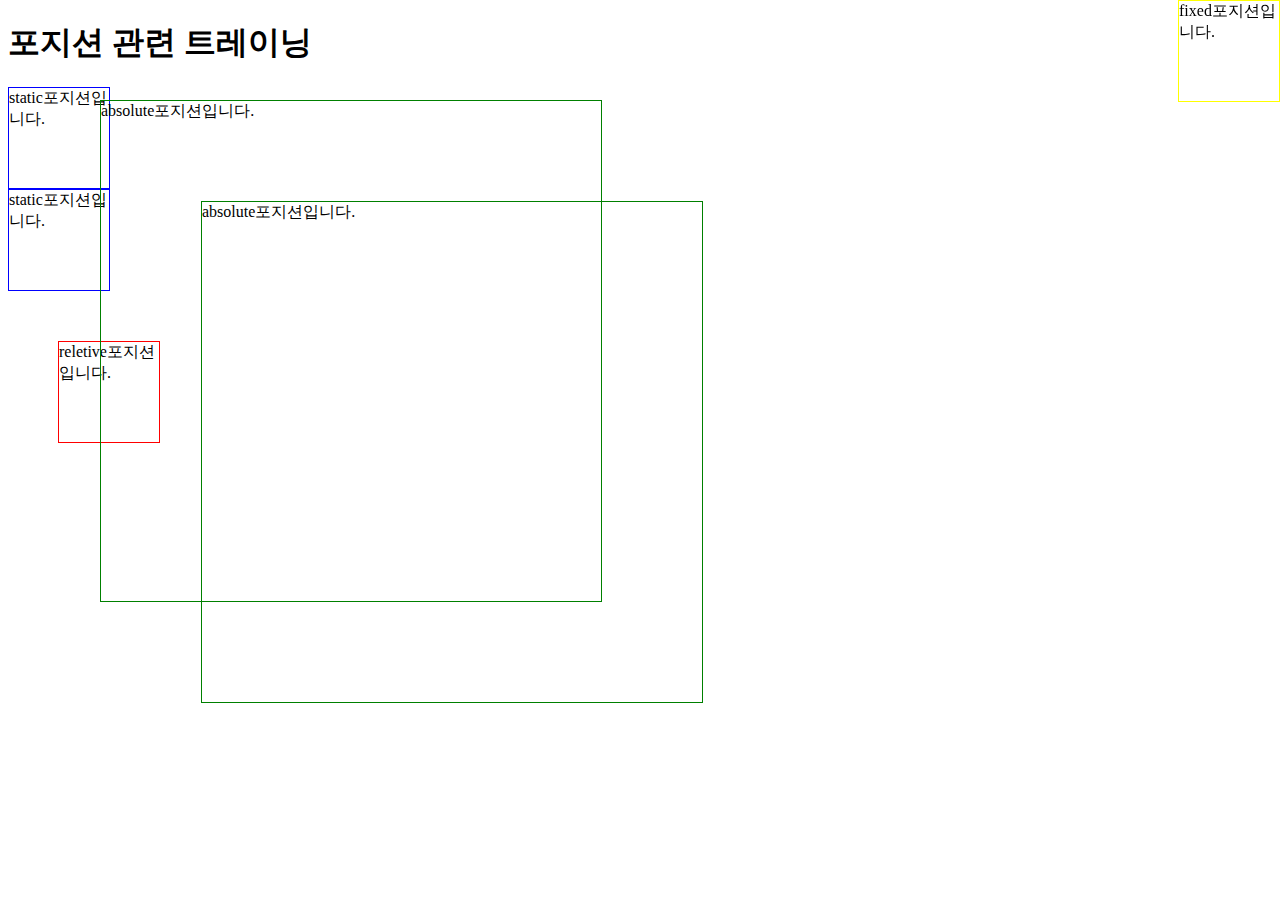
==== index.html @ 91f79a0a "Add files via upload" ====
<!DOCTYPE html>
<html lang="kr" dir="ltr">
  <head>
    <meta charset="utf-8">
    <title></title>
    <style media="screen">
    .static{
      border: 1px solid blue;
      width: 100px;
      height: 100px;
      position: static;
    }
    .relative{
      border: 1px solid red;
      width: 100px;
      height:100px;
      position: relative;
      left: 50px;
      top: 50px;
    }
    .absolute{
      border: 1px solid green;
      width: 500px;
      height:500px;
      position: absolute;
      left: 100px;
      top: 100px;
    }
    .fixed{
      border: 1px solid yellow;
      width: 100px;
      height:100px;
      position: fixed;
      right: 0px;
      top: 0px;
    }
    </style>
    </head>
  <body>
    <h1>포지션 관련 트레이닝</h1>
    <div class="static">static포지션입니다.</div>
    <div class="static">static포지션입니다.</div>
    <div class="relative">reletive포지션입니다.</div>
    <div class="absolute">
      absolute포지션입니다.
<!--absolute는 일자로 그냥 붙히면 같은 위치에 붙고,
밑으로 넣게 되면 원래위치에서 50px 밀린곳에 붙는다.
(부모와 자식 관계가 매우 중요하다. *부모가 옮겨지면 자식도 같이 옮겨진다.)-->
      <div class="absolute">
        absolute포지션입니다.
      </div>

    <div class="fixed">fixed포지션입니다.</div>
  </body>
</html>


<!--
1. static (좌측정렬 태그)
2. reletive (위에 있는 박스 밑으로 붙는 태그 *상대적인것)
3. absolute (왼쪽 끝에서부터 내가 원하는 위치에 고정되는 태그 *절대적인것)
4. fixed (내가 임의의 원하는 위치에 고정되는 태그)
-->
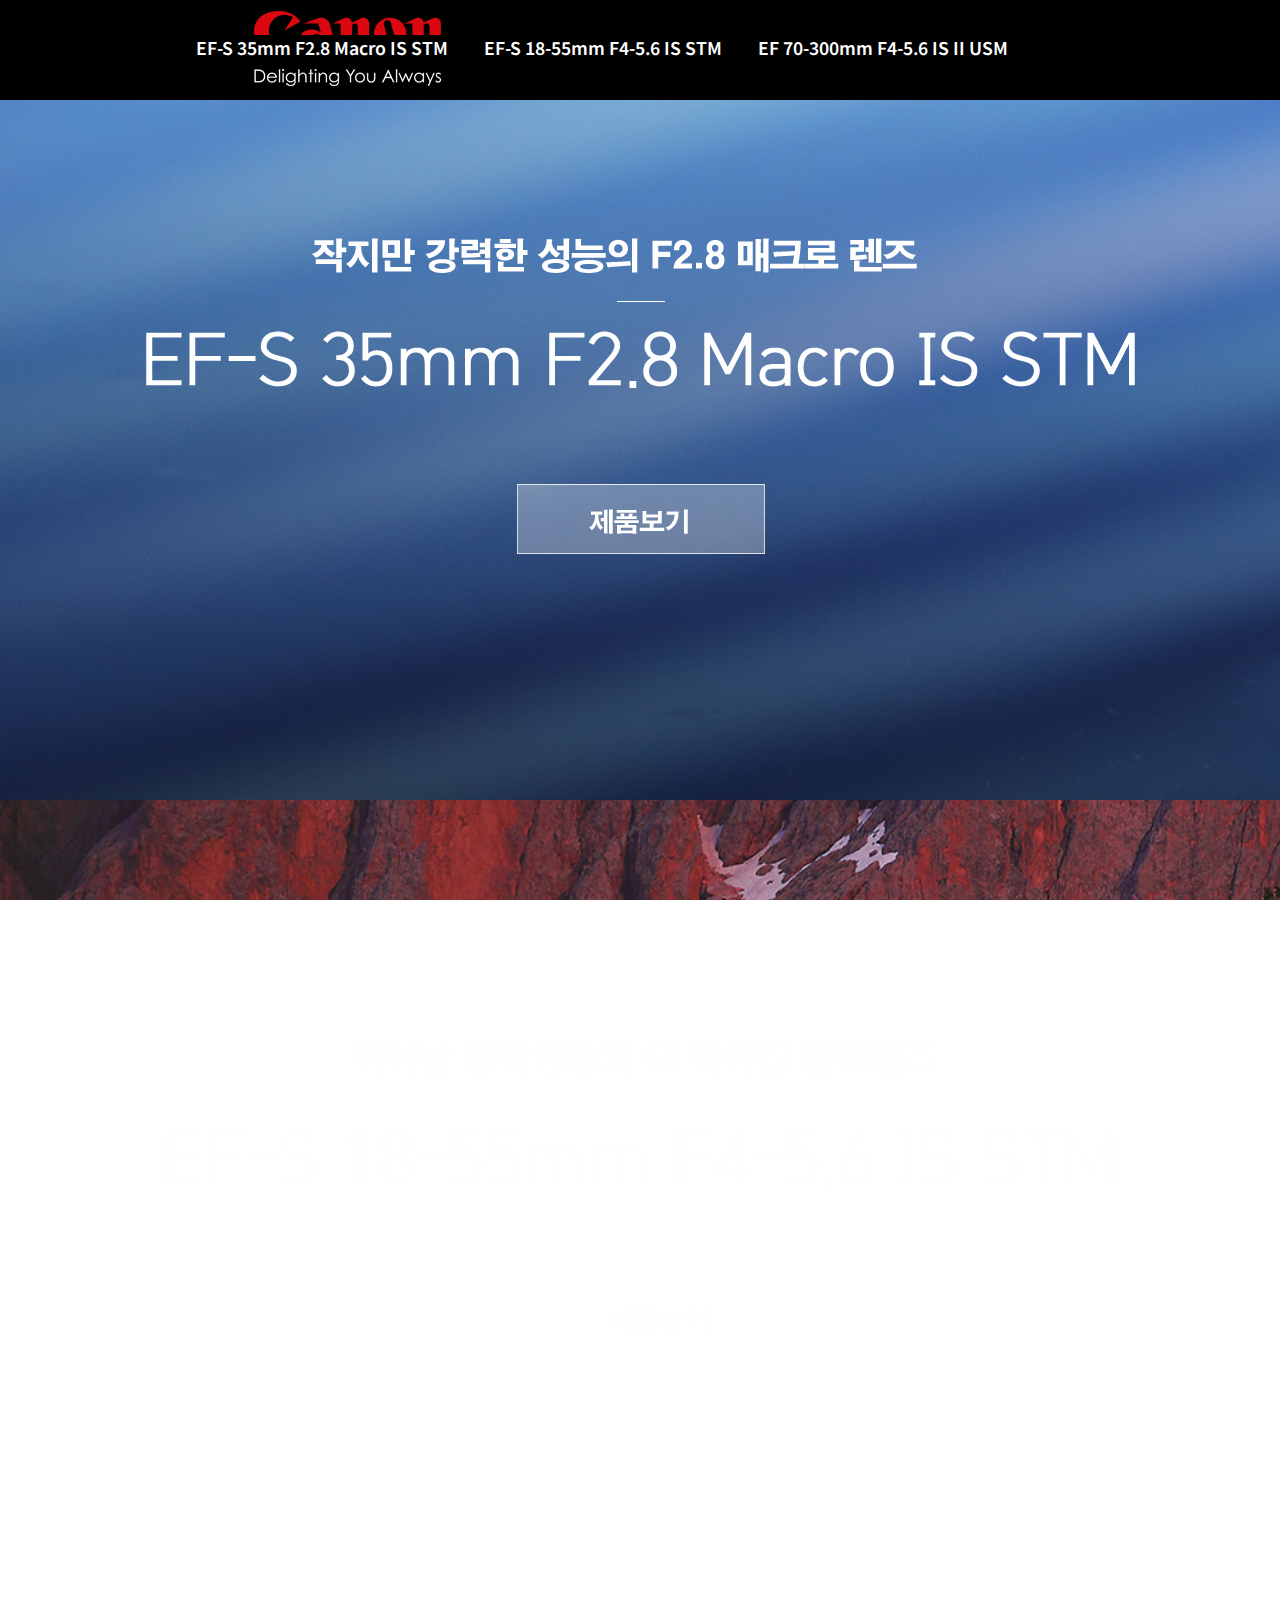
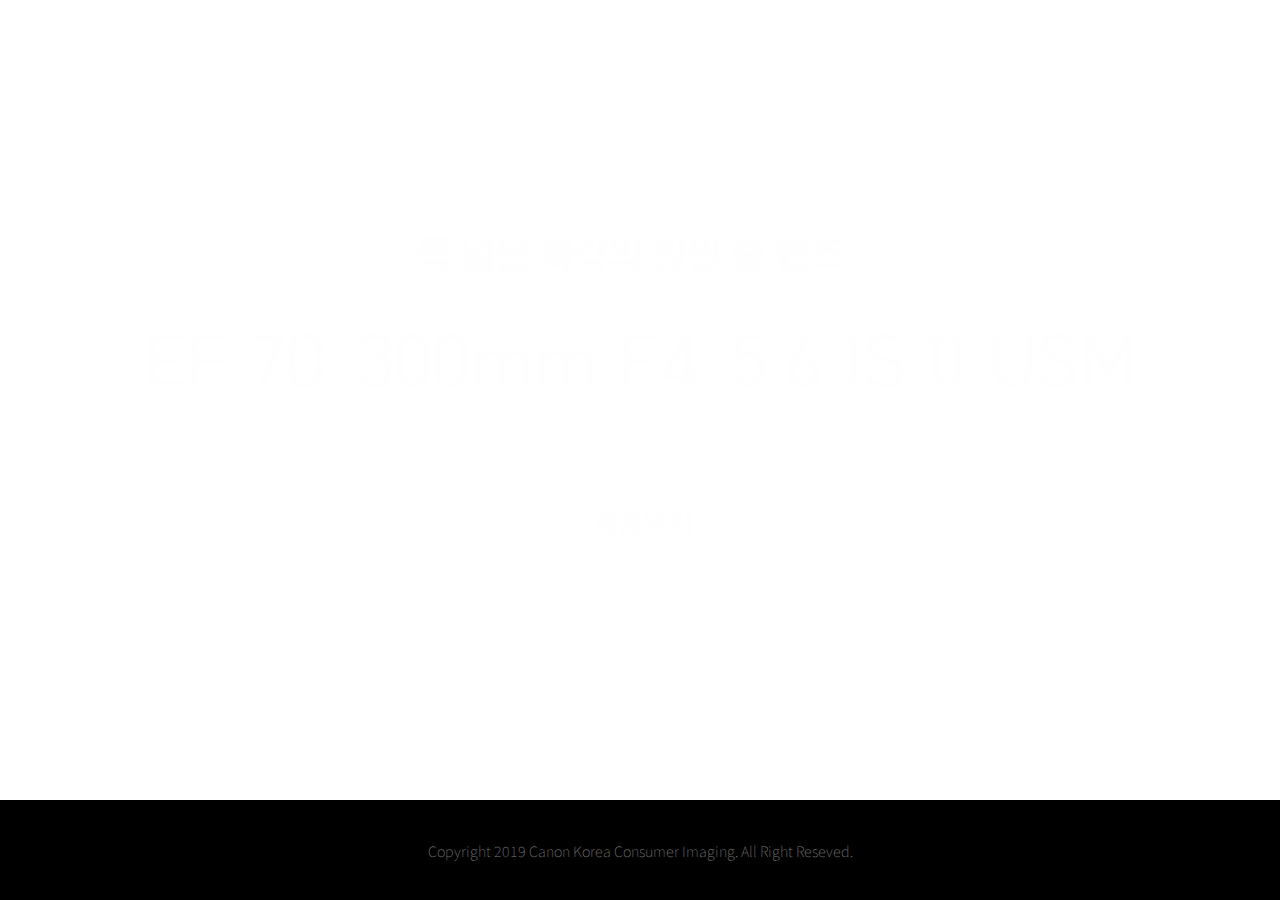
==== commit 83740b4b: "Add files via upload" ====
--- a/index.html
+++ b/index.html
@@ -1,63 +1,111 @@
 <!DOCTYPE html>
-<html lang="kr" dir="ltr">
+<html lang=kr dir="ltr">
   <head>
     <meta charset="utf-8">
+    <link href="https://fonts.googleapis.com/css?family=Noto+Sans+KR" rel="stylesheet">
     <title></title>
-    <style media="screen">
-    .static{
-      border: 1px solid blue;
-      width: 100px;
+    <style>
+       body, h1{
+         margin: 0px
+       }
+       #scene{
+         height:800px;
+         background-size: cover;
+/*--밑에 태그들은 사진은 고정되어 있고 스크롤만 내려가게 하는 태그--*/
+         overflow: hidden;
+         background-attachment: fixed;
+      }
+
+      #scene h1{
+        position: relative;
+        left: 50%;
+        top: 50%;
+        transform: translateX(-50%) translateY(-50%);
+        text-align: center;
+      }
+       .one{
+         background-image: url(images/index_07.png);
+       }
+       .two{
+         background-image: url(images/index_08.png);
+       }
+       .three{
+         background-image: url(images/index_09.png);
+       }
+
+       /*---푸터스타일지점----*/
+    footer{
       height: 100px;
-      position: static;
+      background-color: rgba(0, 0, 0, 1);
     }
-    .relative{
-      border: 1px solid red;
-      width: 100px;
-      height:100px;
+    .footer{
       position: relative;
-      left: 50px;
-      top: 50px;
+      left: 50%;
+      top: 50%;
+      transform: translateX(-50%) translateY(-50%);
+      text-align: center;
+      font-family: 'Noto Sans KR', sans-serif;
+      font-size: 0.9rem;
+      font-weight: 100;
+      color: gray;
     }
-    .absolute{
-      border: 1px solid green;
-      width: 500px;
-      height:500px;
-      position: absolute;
-      left: 100px;
-      top: 100px;
+    /*---네비부분적용---*/
+    .wrap{
+      height: 100px;
+      width: 100%;
+      position: fixed;
+      background-color: rgba(0, 0, 0, 1);
+/*---밑에 태그는 최상위로 있는 태그---*/
+      z-index: 10;
     }
-    .fixed{
-      border: 1px solid yellow;
-      width: 100px;
-      height:100px;
+    .logo{
+      display: inline-block;
+      margin-left: 240px;
+    }
+    .nav{
+      background-color: rgba(0, 0, 0, 1);
+      display: inline-block;
       position: fixed;
-      right: 0px;
-      top: 0px;
+      right: 240px;
+      top: 35px;
+      font-family: 'Noto Sans KR', sans-serif;
+      font-size: 1.1rem;
+      font-weight: 600;
+    }
+    .space{margin-left: 2rem;}
+
+    /*---메뉴컬러 및 롤오버 처리===*/
+    a, a:link :visited :active{
+      text-decoration: none;
+      color: white;
+    }
+    a:hover{
+      color: #da0812;
     }
     </style>
-    </head>
+  </head>
   <body>
-    <h1>포지션 관련 트레이닝</h1>
-    <div class="static">static포지션입니다.</div>
-    <div class="static">static포지션입니다.</div>
-    <div class="relative">reletive포지션입니다.</div>
-    <div class="absolute">
-      absolute포지션입니다.
-<!--absolute는 일자로 그냥 붙히면 같은 위치에 붙고,
-밑으로 넣게 되면 원래위치에서 50px 밀린곳에 붙는다.
-(부모와 자식 관계가 매우 중요하다. *부모가 옮겨지면 자식도 같이 옮겨진다.)-->
-      <div class="absolute">
-        absolute포지션입니다.
-      </div>
-
-    <div class="fixed">fixed포지션입니다.</div>
+    <nav class="wrap">
+      <div class="logo">
+       <a href="index.html"><img src="images/index_02.png"></a>
+     </div>
+     <div class="nav">
+       <a href="p01.html">EF-S 35mm F2.8 Macro IS STM</a>
+       <span class="space"></span>
+       <a href="p02.html">EF-S 18-55mm F4-5.6 IS STM</a>
+       <span class="space"></span>
+       <a href="p03.html">EF 70-300mm F4-5.6 IS II USM</a>
+       <span class="space"></span>
+    </nav>
+    <section id="scene" class="one">
+      <h1><a href="p01.html"><img src="images/t01.png"></h1>
+    </section>
+    <section id="scene" class="two">
+      <h1><a href="p02.html"><img src="images/t02.png"></h1>
+    </section>
+    <section id="scene" class="three">
+      <h1><a href="p03.html"><img src="images/t03.png"></h1>
+    </section>
+    <footer><div class="footer">Copyright 2019 Canon Korea Consumer Imaging. All Right Reseved.</div></footer>
   </body>
 </html>
-
-
-<!--
-1. static (좌측정렬 태그)
-2. reletive (위에 있는 박스 밑으로 붙는 태그 *상대적인것)
-3. absolute (왼쪽 끝에서부터 내가 원하는 위치에 고정되는 태그 *절대적인것)
-4. fixed (내가 임의의 원하는 위치에 고정되는 태그)
--->
